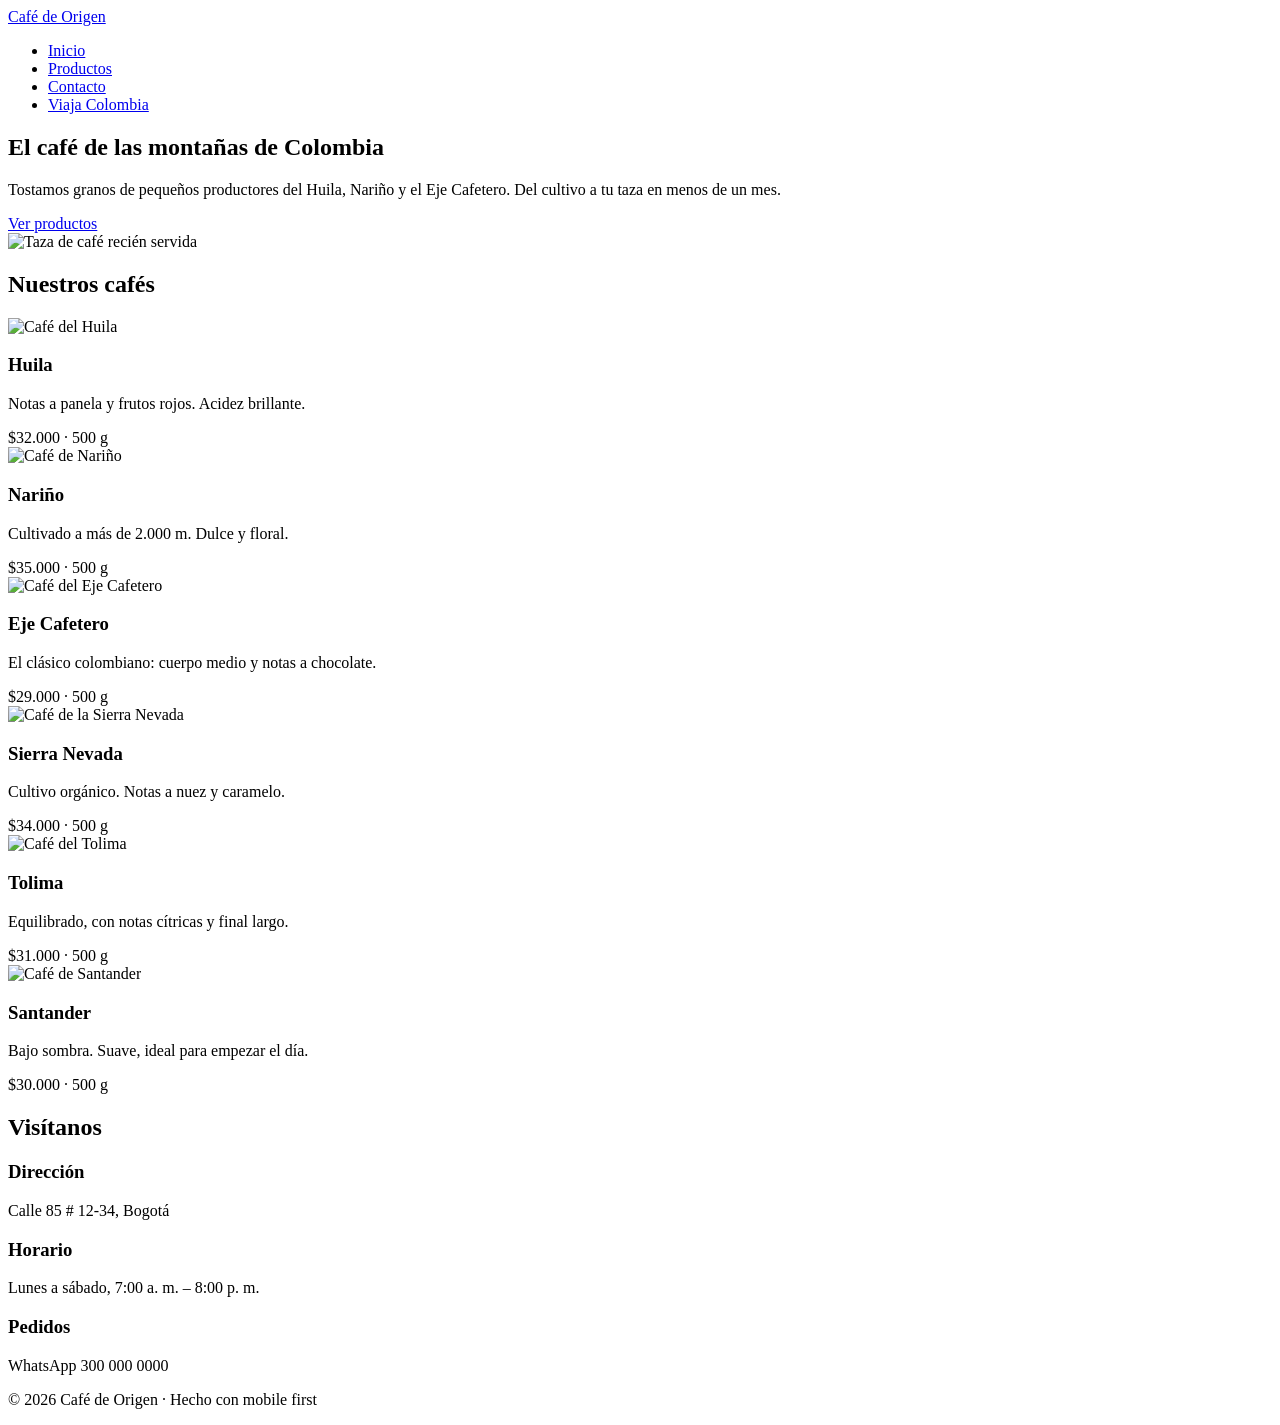
==== index.html @ 1c8ecfcc "Estructura Inicial y ViajaColombia" ====
<!DOCTYPE html>
<html lang="es">
<head>
 <meta charset="UTF-8">
 <meta name="viewport" content="width=device-width, initial-scale=1.0">
 <title>Café de Origen</title>
 <link rel="stylesheet" href="css/styles.css">
</head>
<body>
 <!-- ENCABEZADO -->
 <header class="header">
 <div class="contenedor header__contenido">
 <a href="#inicio" class="logo"> Café de Origen</a>
 <nav>
 <ul class="nav__lista">
 <li><a href="#inicio">Inicio</a></li>
 <li><a href="#productos">Productos</a></li>
 <li><a href="#contacto">Contacto</a></li>
 <li><a href="viajacolombia/index.html" class="nav__destacado">Viaja Colombia</a></li>
 </ul>
 </nav>
 </div>
 </header>
 <main>
 <!-- HERO -->
 <section class="hero" id="inicio">
 <div class="contenedor hero__contenido">
 <div class="hero__texto">
 <h1>El café de las montañas de Colombia</h1>
 <p>Tostamos granos de pequeños productores del Huila, Nariño y el Eje
Cafetero. Del cultivo a tu taza en menos de un mes.</p>
 <a href="#productos" class="boton">Ver productos</a>
 </div>
 <img class="hero__imagen"
src="https://placehold.co/800x600/4b2e2a/f7f1e8.png?text=Cafe+de+Origen" alt="Taza de
café recién servida">
 </div>
 </section>
 <!-- PRODUCTOS -->
 <section class="productos" id="productos">
 <div class="contenedor">
 <h2>Nuestros cafés</h2>
 <div class="tarjetas">
 <article class="tarjeta">
 <img src="https://placehold.co/600x400/6b4226/f7f1e8.png?text=Huila"
alt="Café del Huila">
 <div class="tarjeta__cuerpo">
 <h3>Huila</h3>
 <p>Notas a panela y frutos rojos. Acidez brillante.</p>
 <span class="precio">$32.000 · 500 g</span>
 </div>
 </article>
 <article class="tarjeta">
 <img src="https://placehold.co/600x400/6b4226/f7f1e8.png?text=Narino"
alt="Café de Nariño">
 <div class="tarjeta__cuerpo">
 <h3>Nariño</h3>
 <p>Cultivado a más de 2.000 m. Dulce y floral.</p>
 <span class="precio">$35.000 · 500 g</span>
 </div>
 </article>
 <article class="tarjeta">
 <img
src="https://placehold.co/600x400/6b4226/f7f1e8.png?text=Eje+Cafetero" alt="Café del
Eje Cafetero">
 <div class="tarjeta__cuerpo">
 <h3>Eje Cafetero</h3>
 <p>El clásico colombiano: cuerpo medio y notas a chocolate.</p>
 <span class="precio">$29.000 · 500 g</span>
 </div>
 </article>
 <article class="tarjeta">
 <img
src="https://placehold.co/600x400/6b4226/f7f1e8.png?text=Sierra+Nevada" alt="Café de
la Sierra Nevada">
 <div class="tarjeta__cuerpo">
 <h3>Sierra Nevada</h3>
 <p>Cultivo orgánico. Notas a nuez y caramelo.</p>
 <span class="precio">$34.000 · 500 g</span>
 </div>
 </article>
 <article class="tarjeta">
 <img src="https://placehold.co/600x400/6b4226/f7f1e8.png?text=Tolima"
alt="Café del Tolima">
 <div class="tarjeta__cuerpo">
 <h3>Tolima</h3>
 <p>Equilibrado, con notas cítricas y final largo.</p>
 <span class="precio">$31.000 · 500 g</span>
 </div>
 </article>
 <article class="tarjeta">
 <img src="https://placehold.co/600x400/6b4226/f7f1e8.png?text=Santander"
alt="Café de Santander">
 <div class="tarjeta__cuerpo">
 <h3>Santander</h3>
 <p>Bajo sombra. Suave, ideal para empezar el día.</p>
 <span class="precio">$30.000 · 500 g</span>
 </div>
 </article>
 </div>
 </div>
 </section>
 <!-- CONTACTO -->
 <section class="contacto" id="contacto">
 <div class="contenedor">
 <h2>Visítanos</h2>
 <div class="contacto__grid">
 <div class="contacto__bloque">
 <h3>Dirección</h3>
 <p>Calle 85 # 12-34, Bogotá</p>
 </div>
 <div class="contacto__bloque">
 <h3>Horario</h3>
 <p>Lunes a sábado, 7:00 a. m. – 8:00 p. m.</p>
 </div>
 <div class="contacto__bloque">
 <h3>Pedidos</h3>
 <p>WhatsApp 300 000 0000</p>
 </div>
 </div>
 </div>
 </section>
 </main>
 <!-- PIE DE PÁGINA -->
 <footer class="footer">
 <p>© 2026 Café de Origen · Hecho con mobile first</p>
 </footer>
</body>
</html>
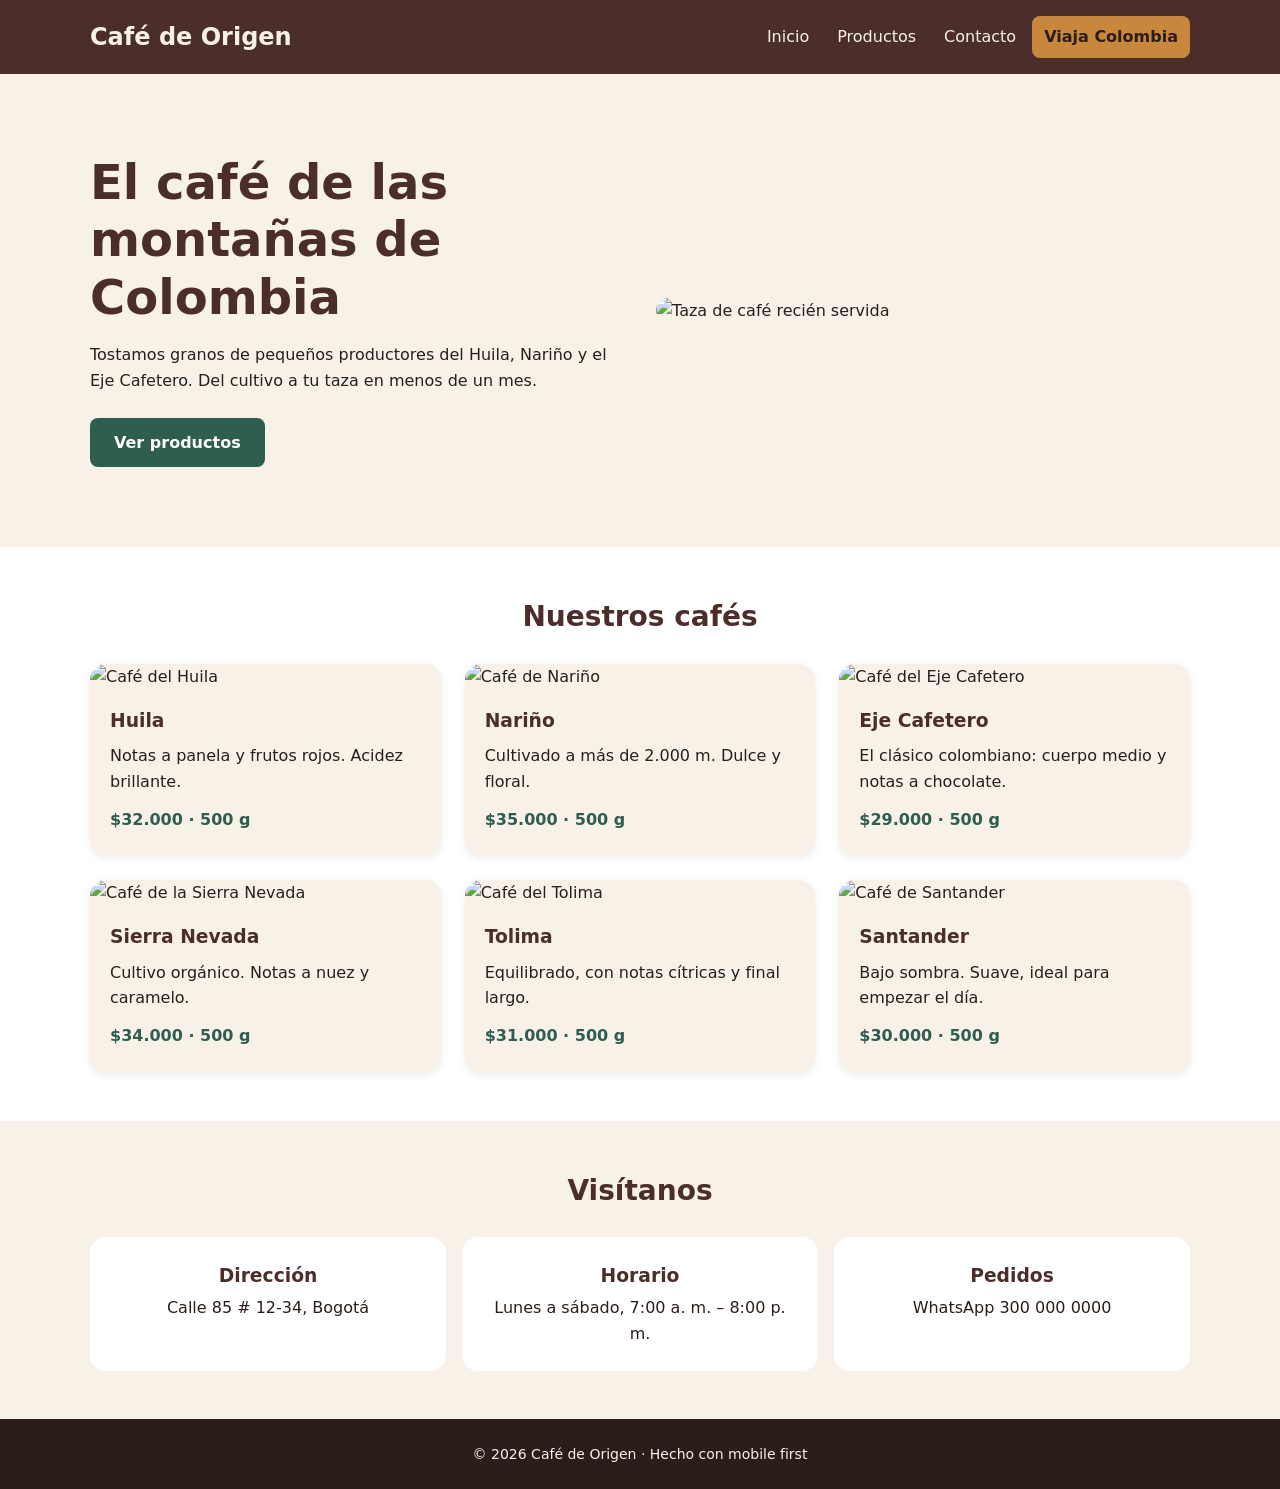
==== commit 06e9c4cd: "Media Queries Escritorio y Tablet" ====
--- a/index.html
+++ b/index.html
@@ -32,8 +32,7 @@
  <a href="#productos" class="boton">Ver productos</a>
  </div>
  <img class="hero__imagen"
-src="https://placehold.co/800x600/4b2e2a/f7f1e8.png?text=Cafe+de+Origen" alt="Taza de
-café recién servida">
+src="https://placehold.co/800x600/4b2e2a/f7f1e8.png?text=Cafe+de+Origen" alt="Taza de café recién servida">
  </div>
  </section>
  <!-- PRODUCTOS -->
--- a/css/styles.css
+++ b/css/styles.css
@@ -0,0 +1,196 @@
+ *{
+ box-sizing: border-box;
+ margin: 0;
+ padding: 0;
+}
+html {
+ font-size: 100%; /* 1rem = 16px (tamaño del navegador) */
+ scroll-behavior: smooth;
+}
+body {
+ font-family: system-ui, "Segoe UI", Roboto, Arial, sans-serif;
+ font-size: 1rem;
+ line-height: 1.6;
+ color: #2b1d1a;
+ background-color: #f7f1e8;
+}
+a {
+ color: inherit;
+ text-decoration: none;
+}
+ul {
+ list-style: none;
+}
+h2 {
+ font-size: 1.75rem;
+ color: #4b2e2a;
+ text-align: center;
+ margin-bottom: 1.5rem;
+}
+img {
+ max-width: 100%;
+ height: auto;
+ display: block;
+}
+.contenedor {
+ width: 90%;
+ max-width: 1100px;
+ margin: 0 auto;
+}
+.header {
+ background-color: #4b2e2a;
+ color: #f7f1e8;
+ padding: 1rem 0;
+}
+.header__contenido {
+ display: flex;
+ flex-direction: column;
+ align-items: center;
+ gap: 1rem;
+}
+.logo {
+ font-size: 1.5rem;
+ font-weight: 700;
+}
+.nav__lista {
+ display: flex;
+ flex-direction: column;
+ align-items: center;
+ gap: 0.5rem;
+}
+.nav__lista a {
+ display: block;
+ padding: 0.5rem 1rem;
+ border-radius: 0.5rem;
+}
+.nav__lista a:hover {
+ background-color: rgba(255, 255, 255, 0.15);
+}
+.nav__destacado {
+ background-color: #c8873d;
+ color: #2b1d1a;
+ font-weight: 700;
+}
+.hero {
+ padding: 3rem 0;
+}
+.hero__contenido {
+ display: grid;
+ gap: 2rem;
+}
+.hero h1 {
+ font-size: 2rem;
+ line-height: 1.2;
+ color: #4b2e2a;
+ margin-bottom: 1rem;
+}
+.hero p {
+ margin-bottom: 1.5rem;
+}
+.boton {
+ display: inline-block;
+ background-color: #2f5d50;
+ color: #ffffff;
+ padding: 0.75rem 1.5rem;
+ border-radius: 0.5rem;
+ font-weight: 700;
+}
+.hero__imagen {
+ border-radius: 1rem;
+}
+.productos {
+ background-color: #ffffff;
+ padding: 3rem 0;
+}
+.tarjetas {
+ display: grid;
+ grid-template-columns: 1fr;
+ gap: 1.5rem;
+}
+.tarjeta {
+ background-color: #f7f1e8;
+ border-radius: 1rem;
+ overflow: hidden;
+ box-shadow: 0 2px 8px rgba(0, 0, 0, 0.08);
+}
+.tarjeta__cuerpo {
+ padding: 1rem 1.25rem 1.5rem;
+}
+.tarjeta h3 {
+ color: #4b2e2a;
+ margin-bottom: 0.5rem;
+}
+.precio {
+ display: block;
+ margin-top: 0.75rem;
+ font-weight: 700;
+ color: #2f5d50;
+}
+.contacto {
+ padding: 3rem 0;
+}
+.contacto__grid {
+ display: flex;
+ flex-direction: column;
+ gap: 1rem;
+}
+.contacto__bloque {
+ background-color: #ffffff;
+ padding: 1.5rem;
+ border-radius: 1rem;
+ text-align: center;
+}
+.contacto__bloque h3 {
+ color: #4b2e2a;
+ margin-bottom: 0.25rem;
+}
+.footer {
+ background-color: #2b1d1a;
+ color: #f7f1e8;
+ text-align: center;
+ padding: 1.5rem 0;
+ font-size: 0.875rem;
+}
+@media (min-width: 768px) {
+ /* Estas reglas se aplican cuando la ventana mide 768px o más */
+}
+@media (min-width: 768px) {
+ .header__contenido {
+ flex-direction: row;
+ justify-content: space-between;
+ }
+ .nav__lista {
+ flex-direction: row;
+ gap: 0.25rem;
+ }
+ .nav__lista a {
+ padding: 0.5rem 0.75rem;
+ }
+ .hero h1 {
+ font-size: 2.5rem;
+ }
+ .tarjetas {
+ grid-template-columns: repeat(2, 1fr);
+ }
+ .contacto__grid {
+ flex-direction: row;
+ }
+ .contacto__bloque {
+ flex: 1;
+ }
+}
+@media (min-width: 1024px) {
+ .hero {
+ padding: 5rem 0;
+ }
+ .hero__contenido {
+ grid-template-columns: 1fr 1fr;
+ align-items: center;
+ }
+ .hero h1 {
+ font-size: 3rem;
+ }
+ .tarjetas {
+ grid-template-columns: repeat(3, 1fr);
+ }
+}
